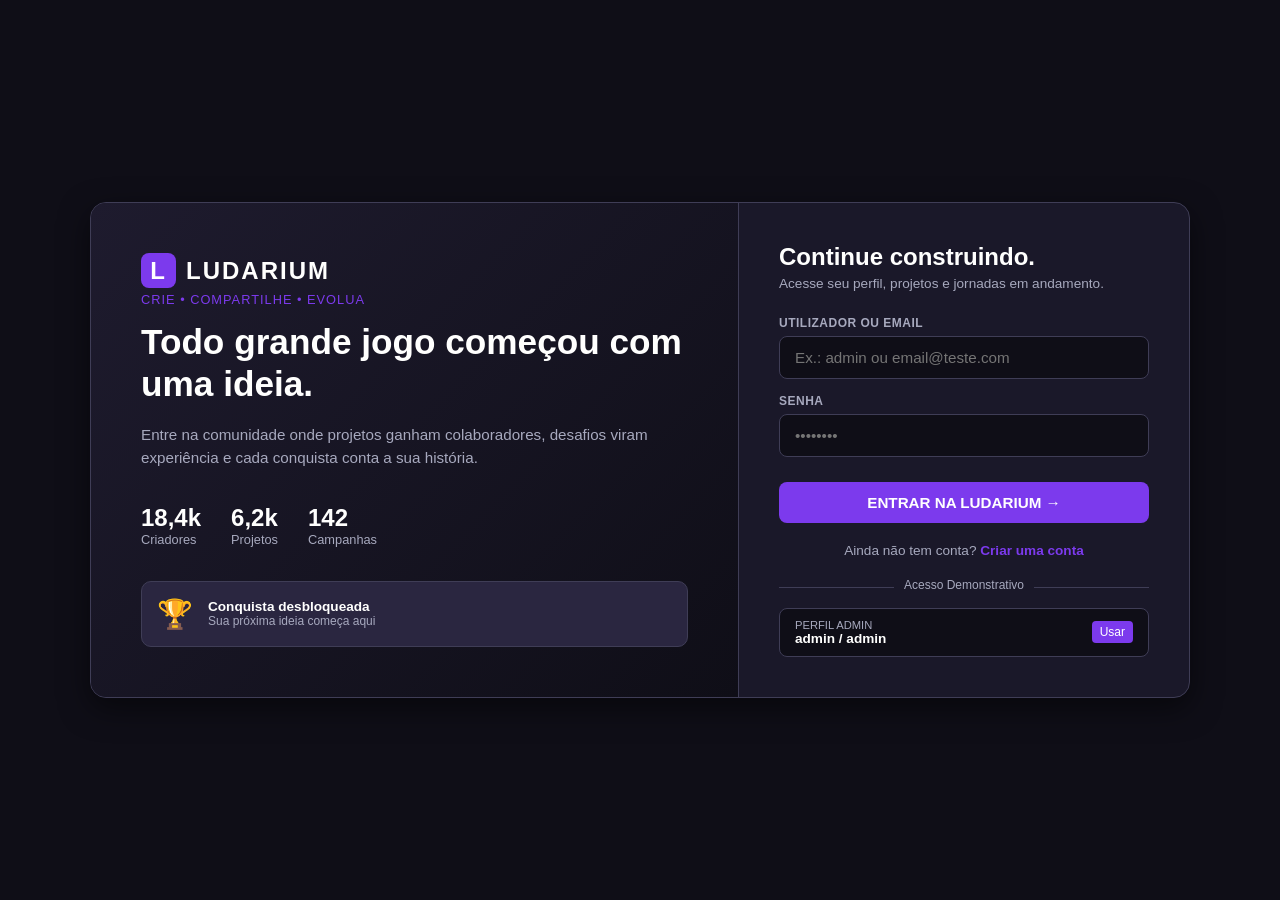
==== services/project-service/home.frontend/home.html @ 5955af57 "feat: estrutura inicial do monorepo ludarium-backend" ====
<!DOCTYPE html>
<html lang="pt">
<head>
    <meta charset="UTF-8">
    <meta name="viewport" content="width=device-width, initial-scale=1.0">
    <title>Ludarium - Plataforma de Jogos Independentes</title>
    <link rel="stylesheet" href="home.css">
</head>
<body onload="verificarSessaoDashboard()">

    <nav class="navbar">
        <div class="nav-brand">
            <span>L</span> LUDARIUM
        </div>
            <ul class="nav-links">
                <li><a href="http://127.0.0.1:8081/frontend/home.html" class="active">Projetos</a></li>
                <li><a href="http://127.0.0.1:8002/frontend/community.html" class="active">Comunidade</a></li>
                <li><a href="http://127.0.0.1:8003/frontend/campanhas.html" class="active">Campanhas</a></li>
                <li><a href="http://127.0.0.1:8004/frontend/perfil.html" class="active">Perfil</a></li>
            </ul>
        <div class="nav-actions">
            <!-- Ícone de Notificações com Dropdown -->
            <div class="nav-notifications" style="position: relative; margin-right: 15px; cursor: pointer; display: flex; align-items: center;" onclick="toggleNotificationsMenu()" title="Notificações">
                <span style="font-size: 1.2rem;">🔔</span>
                <span id="notificationBadge" style="position: absolute; top: -2px; right: -6px; background: #ef4444; color: white; font-size: 0.65rem; padding: 1px 5px; border-radius: 50%; display: none; font-weight: bold;">0</span>
                <div id="notificationsDropdown" style="display: none; position: absolute; right: 0; top: 40px; width: 320px; background: #1a1829; border: 1px solid #7c3aed; border-radius: 8px; padding: 12px; z-index: 1000; box-shadow: 0 4px 15px rgba(0,0,0,0.6);">
                    <h4 style="margin: 0 0 10px 0; font-size: 0.95rem; color: #d8b4fe; border-bottom: 1px solid #3f3d56; padding-bottom: 6px;">Centro de Notificações</h4>
                    <div id="notificationsList" style="max-height: 250px; overflow-y: auto; font-size: 0.85rem; color: #fff;">
                        <span style="color: #9ca3af;">A carregar notificações...</span>
                    </div>
                </div>
            </div>

            <div id="navUserProfile" style="display: flex; align-items: center; gap: 10px; margin-right: 15px; background: rgba(124, 58, 237, 0.1); border: 1px solid rgba(124, 58, 237, 0.3); padding: 5px 12px; border-radius: 20px;">
                <div id="navUserAvatar" style="width: 32px; height: 32px; border-radius: 50%; background: #7c3aed; color: #fff; display: flex; align-items: center; justify-content: center; font-weight: bold; font-size: 0.9rem; overflow: hidden;"></div>
                <span id="navUsername" style="color: #d8b4fe; font-weight: 500; font-size: 0.95rem;"></span>
            </div>

            <button class="btn-novo-projeto" onclick="abrirModalProjeto()">
                <span>+</span> Novo projeto
            </button>
            <button class="btn-logout" onclick="fazerLogout()">Sair</button>
        </div>
    </nav>

    <div class="main-content">
        <!-- Barra de Pesquisa Unificada & Painel de Moderação -->
        <div id="adminSearchBox" style="display: none; background: #1a1829; border: 1px solid #7c3aed; padding: 20px; border-radius: 12px; margin-bottom: 25px;">
            <h3 style="margin-top: 0; color: #d8b4fe; font-size: 1rem; margin-bottom: 12px;">🔍 Pesquisa de Projetos & Moderação</h3>
            <div style="display: flex; gap: 10px; flex-wrap: wrap;">
                <input type="text" id="adminSearchInput" placeholder="Digite o nome do projeto (pesquisa instantânea) ou username/email para buscar utilizador..." oninput="filtrarProjetosTexto()" style="flex: 1; min-width: 280px; padding: 10px; background: #0f0e17; border: 1px solid #3f3d56; color: #fff; border-radius: 6px; outline: none; font-size: 0.9rem;">
                <button onclick="pesquisarUtilizadorAdmin()" style="background: #7c3aed; color: #fff; border: none; padding: 10px 20px; border-radius: 6px; cursor: pointer; font-weight: bold; font-size: 0.85rem;">Buscar Utilizador</button>
            </div>
            <div id="adminSearchResult" style="margin-top: 15px; font-size: 0.9rem; color: #fff;"></div>
        </div>

        <div id="userMessagesBox" style="background: #1e1b2e; border: 1px solid #4c1d95; padding: 15px 20px; border-radius: 8px; margin-bottom: 25px; color: #fff;">
            <h4 style="margin-top: 0; color: #d8b4fe; font-size: 0.95rem;">📬 Avisos e Mensagens Privadas da Administração</h4>
            <div id="myMessagesList" style="font-size: 0.9rem; color: #e5e7eb;">
                <span style="color: #9ca3af;">A carregar mensagens...</span>
            </div>
        </div>

        <!-- Filtros Rápidos por Tags (Sem barra de pesquisa duplicada) -->
        <div class="filters-container" style="display: flex; gap: 15px; margin-bottom: 25px; align-items: center; flex-wrap: wrap; background: #1a1829; padding: 15px; border-radius: 12px; border: 1px solid #7c3aed;">
            <span style="color: #d8b4fe; font-size: 0.9rem; font-weight: bold;">Filtros por Tags:</span>
            <div id="tagsFilterList" style="display: flex; gap: 8px; flex-wrap: wrap;">
                <button onclick="filtrarPorTag('')" style="background: #7c3aed; color: #fff; border: none; padding: 8px 14px; border-radius: 6px; cursor: pointer; font-size: 0.85rem; font-weight: bold;">Todos</button>
                <button onclick="filtrarPorTag('unity')" style="background: #0f0e17; border: 1px solid #3f3d56; color: #d8b4fe; padding: 8px 14px; border-radius: 6px; cursor: pointer; font-size: 0.85rem;">Unity</button>
                <button onclick="filtrarPorTag('godot')" style="background: #0f0e17; border: 1px solid #3f3d56; color: #d8b4fe; padding: 8px 14px; border-radius: 6px; cursor: pointer; font-size: 0.85rem;">Godot</button>
                <button onclick="filtrarPorTag('2d')" style="background: #0f0e17; border: 1px solid #3f3d56; color: #d8b4fe; padding: 8px 14px; border-radius: 6px; cursor: pointer; font-size: 0.85rem;">2D</button>
                <button onclick="filtrarPorTag('pixel art')" style="background: #0f0e17; border: 1px solid #3f3d56; color: #d8b4fe; padding: 8px 14px; border-radius: 6px; cursor: pointer; font-size: 0.85rem;">Pixel Art</button>
            </div>
        </div>

        <!-- Secção de Tabela de Líderes (Leaderboard) -->
        <div class="leaderboard-container" style="background: #1a1829; border: 1px solid #7c3aed; padding: 20px; border-radius: 12px; margin-bottom: 25px;">
            <h3 style="margin-top: 0; color: #d8b4fe; font-size: 1.1rem; margin-bottom: 15px; display: flex; align-items: center; gap: 8px;">
                🏆 Top Testadores & Criadores (Leaderboard XP)
            </h3>
            <div id="leaderboardList" style="display: flex; flex-direction: column; gap: 8px;">
                <span style="color: #9ca3af; font-size: 0.9rem;">A carregar ranking de XP...</span>
            </div>
        </div>

        <h2 class="section-title">Projetos em alta</h2>
        
        <div id="projectsGrid" class="projects-grid"></div>

        <div id="sandboxContainer">
            <div class="sandbox-wrapper" id="sandboxWrapper">
                <iframe id="gameIframe" src=""></iframe>
                <div class="sandbox-controls">
                    <div class="sandbox-top-bar">
                        <div class="sandbox-title" id="gameTitleActive">Executando Jogo</div>
                        <div class="sandbox-window-btns">
                            <button class="win-btn" onclick="minimizarSandbox()" title="Minimizar">🗕</button>
                            <button class="win-btn" onclick="expandirSandbox()" title="Expandir (Ecrã Inteiro)">🗖</button>
                            <button class="win-btn" onclick="fecharSandbox()" title="Fechar">✕</button>
                        </div>
                    </div>
                    <div class="sandbox-footer-bar">
                        <div class="volume-control-wrapper">
                            <span class="volume-icon" id="volIcon" onclick="mutarAudio()">🔊</span>
                            <input type="range" min="0" max="1" step="0.05" value="1" class="volume-slider" id="volSlider" oninput="ajustarVolume(this.value)">
                        </div>
                    </div>
                </div>
            </div>
        </div>
    </div>

    <!-- MODAL DE NOVO PROJETO -->
    <div id="modalProjeto" class="modal-overlay">
        <div class="modal-content" style="max-height: 85vh; overflow-y: auto;">
            <div class="modal-header">
                <div>
                    <span class="modal-tag">NOVO PROJETO</span>
                    <h2>Compartilhe o que você está criando</h2>
                </div>
                <button class="close-modal-btn" onclick="fecharModalProjeto()">&times;</button>
            </div>
            <form id="projectForm" onsubmit="enviarNovoProjeto(event)">
                <label>Nome do projeto *</label>
                <input type="text" id="projTitle" placeholder="Ex.: Tiny Alchemist" required>
                
                <label>Descrição curta *</label>
                <textarea id="projDesc" rows="3" placeholder="Conte em poucas linhas o que torna sua ideia especial." required></textarea>
                
                <div class="form-grid-2">
                    <div>
                        <label>Ficheiro .ZIP do Jogo (Build Web) *</label>
                        <input type="file" id="projZip" accept=".zip" required>
                    </div>
                    <div>
                        <label>Banner / Imagem de Capa (Poster)</label>
                        <input type="file" id="projPoster" accept="image/*">
                    </div>
                </div>
                
                <div class="form-grid-2" style="margin-top: 10px;">
                    <div>
                        <label>Tags (separadas por vírgula)</label>
                        <input type="text" id="projTags" value="unity, 2d, indie">
                    </div>
                    <div>
                        <label>Progresso (%)</label>
                        <input type="number" id="projProgress" value="80" min="0" max="100">
                    </div>
                </div>

                <div style="margin-top: 12px; margin-bottom: 10px;">
                    <label style="display: block; color: #d8b4fe; font-size: 0.85rem; margin-bottom: 5px;">Vincular a Game Jam / Campanha (Opcional)</label>
                    <select id="projCampaignSelect" style="width: 100%; padding: 10px; background: #0f0e17; border: 1px solid #3f3d56; color: #fff; border-radius: 6px;">
                        <option value="">Nenhuma (Projeto Independente Geral)</option>
                    </select>
                </div>

                <div style="margin-top: 10px; margin-bottom: 15px; background: #0f0e17; padding: 12px; border-radius: 8px; border: 1px solid #3f3d56;">
                    <label style="display: block; color: #d8b4fe; font-size: 0.85rem; margin-bottom: 6px;">👥 Integrantes da Equipe (Pesquisar e Adicionar)</label>
                    <div style="display: flex; gap: 8px; margin-bottom: 8px;">
                        <input type="text" id="memberSearchInput" placeholder="Digite o username do utilizador..." style="flex: 1; padding: 8px; background: #1a1829; border: 1px solid #3f3d56; color: #fff; border-radius: 6px; outline: none; font-size: 0.85rem;">
                        <button type="button" onclick="pesquisarMembroEquipe()" style="background: #7c3aed; color: #fff; border: none; padding: 8px 14px; border-radius: 6px; cursor: pointer; font-weight: bold; font-size: 0.85rem;">Pesquisar</button>
                    </div>
                    <div id="memberSearchResult" style="font-size: 0.85rem; margin-bottom: 8px; color: #a855f7;"></div>
                    <div id="selectedTeamList" style="display: flex; flex-wrap: wrap; gap: 6px;">
                        <span style="color: #9ca3af; font-size: 0.8rem;">Nenhum integrante adicionado ainda.</span>
                    </div>
                    <input type="hidden" id="projMembersField" name="members" value="">
                </div>

                <div class="checkbox-wrapper">
                    <input type="checkbox" id="projExecutavel" value="1" checked>
                    <label for="projExecutavel" style="margin-top: 0; cursor: pointer;">Pode ser executado no navegador (gerar build em sandbox)</label>
                </div>
                
                <button type="submit" class="btn-primary" style="margin-top: 15px;">Enviar para análise e publicação</button>
            </form>
        </div>
    </div>

    <!-- MODAL DE EDITAR PROJETO -->
    <div id="modalEditarProjeto" class="modal-overlay">
        <div class="modal-content" style="max-height: 85vh; overflow-y: auto;">
            <div class="modal-header">
                <div>
                    <span class="modal-tag">EDITAR PROJETO</span>
                    <h2>Atualize as informações do seu jogo</h2>
                </div>
                <button class="close-modal-btn" onclick="fecharModalEditar()">&times;</button>
            </div>
            <form id="editProjectForm" onsubmit="salvarEdicaoProjeto(event)">
                <input type="hidden" id="editProjId">
                
                <label>Nome do projeto *</label>
                <input type="text" id="editProjTitle" required>
                
                <label>Descrição curta *</label>
                <textarea id="editProjDesc" rows="3" required></textarea>
                
                <div class="form-grid-2">
                    <div>
                        <label>Tags (separadas por vírgula)</label>
                        <input type="text" id="editProjTags">
                    </div>
                    <div>
                        <label>Progresso (%)</label>
                        <input type="number" id="editProjProgress" min="0" max="100">
                    </div>
                </div>

                <div style="margin-top: 12px; margin-bottom: 10px;">
                    <label style="display: block; color: #d8b4fe; font-size: 0.85rem; margin-bottom: 5px;">Vincular a Game Jam / Campanha</label>
                    <select id="editProjCampaignSelect" style="width: 100%; padding: 10px; background: #0f0e17; border: 1px solid #3f3d56; color: #fff; border-radius: 6px;">
                        <option value="">Nenhuma (Projeto Independente Geral)</option>
                    </select>
                </div>

                <div style="margin-top: 10px; margin-bottom: 15px; background: #0f0e17; padding: 12px; border-radius: 8px; border: 1px solid #3f3d56;">
                    <label style="display: block; color: #d8b4fe; font-size: 0.85rem; margin-bottom: 6px;">👥 Integrantes da Equipe (Gerir Colaboradores)</label>
                    <div style="display: flex; gap: 8px; margin-bottom: 8px;">
                        <input type="text" id="editMemberSearchInput" placeholder="Digite o username..." style="flex: 1; padding: 8px; background: #1a1829; border: 1px solid #3f3d56; color: #fff; border-radius: 6px; outline: none; font-size: 0.85rem;">
                        <button type="button" onclick="pesquisarMembroEquipeEdicao()" style="background: #7c3aed; color: #fff; border: none; padding: 8px 14px; border-radius: 6px; cursor: pointer; font-weight: bold; font-size: 0.85rem;">Pesquisar</button>
                    </div>
                    <div id="editMemberSearchResult" style="font-size: 0.85rem; margin-bottom: 8px; color: #a855f7;"></div>
                    <div id="editSelectedTeamList" style="display: flex; flex-wrap: wrap; gap: 6px;">
                        <span style="color: #9ca3af; font-size: 0.8rem;">Nenhum integrante adicionado.</span>
                    </div>
                    <input type="hidden" id="editProjMembersField" name="members" value="">
                </div>

                <button type="submit" class="btn-primary" style="margin-top: 15px;">Guardar Alterações</button>
            </form>
        </div>
    </div>

    <!-- MODAL DE MENSAGEM DO ADMIN -->
    <div id="adminMessageModal" class="modal-overlay" style="display: none; align-items: center; justify-content: center;">
        <div class="modal-content" style="max-width: 450px;">
            <div class="modal-header">
                <div>
                    <span class="modal-tag">MODERAÇÃO ADMIN</span>
                    <h2>Enviar Mensagem Privada</h2>
                </div>
                <button class="close-modal-btn" onclick="closeAdminMessageModal()">&times;</button>
            </div>
            <p style="font-size: 0.9rem; color: #aaa; margin-bottom: 15px;">Destinatário: <strong id="modalRecipientUser" style="color: #a855f7;"></strong></p>
            <textarea id="adminMessageText" rows="4" placeholder="Escreva a mensagem de aviso ou feedback..." style="width: 100%; margin-bottom: 15px; padding: 10px; background: #1e1b2e; border: 1px solid #4c1d95; color: #fff; border-radius: 6px; resize: none;"></textarea>
            <div style="display: flex; gap: 10px; justify-content: flex-end;">
                <button type="button" onclick="closeAdminMessageModal()" style="background: #4b5563; color: #fff; border: none; padding: 8px 16px; border-radius: 6px; cursor: pointer;">Cancelar</button>
                <button type="button" onclick="submitAdminMessage()" style="background: #7c3aed; color: #fff; border: none; padding: 8px 16px; border-radius: 6px; cursor: pointer; font-weight: bold;">Enviar Mensagem</button>
            </div>
        </div>
    </div>

    <!-- MODAL DE FEEDBACK PÓS-JOGO -->
    <div id="modal-feedback-jogo" class="modal-overlay" style="display: none; align-items: center; justify-content: center;">
        <div class="modal-content" style="max-width: 450px; background: #161525; border: 1px solid #7c3aed; border-radius: 12px; padding: 25px;">
            <div class="modal-header" style="display: flex; justify-content: space-between; align-items: center; margin-bottom: 15px;">
                <div>
                    <span class="modal-tag" style="color: #a855f7; font-size: 0.8rem; font-weight: bold;">TESTE DE JOGO</span>
                    <h2 style="color: #fff; font-size: 1.2rem; margin-top: 5px;">O que achou do jogo?</h2>
                </div>
                <button class="close-modal-btn" onclick="fecharModalFeedbackSemXP()" style="background: none; border: none; color: #aaa; font-size: 1.5rem; cursor: pointer;">&times;</button>
            </div>
            <p style="font-size: 0.9rem; color: #d8b4fe; margin-bottom: 20px;">Deixe o seu feedback construtivo para ajudar o criador e ganhe <strong>+75 XP</strong>!</p>
            
            <form id="form-feedback-jogo">
                <input type="hidden" id="feedback-project-id">
                
                <label style="display: block; color: #fff; font-size: 0.85rem; margin-bottom: 5px;">Classificação (1 a 5 estrelas):</label>
                <select id="nota-jogo" required style="width: 100%; padding: 10px; background: #0f0e17; border: 1px solid #3f3d56; color: #fff; border-radius: 6px; margin-bottom: 15px;">
                    <option value="5">⭐⭐⭐⭐⭐ Excelente</option>
                    <option value="4">⭐⭐⭐⭐ Muito Bom</option>
                    <option value="3">⭐⭐⭐ Bom</option>
                    <option value="2">⭐⭐ Regular</option>
                    <option value="1">⭐ Precisa de Melhorar</option>
                </select>

                <label style="display: block; color: #fff; font-size: 0.85rem; margin-bottom: 5px;">Comentário / Sugestão:</label>
                <textarea id="comentario-jogo" rows="3" placeholder="Escreva o seu feedback aqui..." required style="width: 100%; padding: 10px; background: #0f0e17; border: 1px solid #3f3d56; color: #fff; border-radius: 6px; resize: none; margin-bottom: 20px;"></textarea>

                <div style="display: flex; flex-direction: column; gap: 10px;">
                    <button type="submit" class="btn-primary" style="background: #7c3aed; color: #fff; border: none; padding: 12px; border-radius: 6px; cursor: pointer; font-weight: bold;">Enviar Feedback e Ganhar +75 XP 🎉</button>
                    <button type="button" class="btn-secondary" onclick="fecharModalFeedbackSemXP()" style="background: transparent; color: #9ca3af; border: none; padding: 8px; cursor: pointer; font-size: 0.9rem;">Fechar sem avaliar</button>
                </div>
            </form>
        </div>
    </div>

    <script src="home.js"></script>
</body>
</html>
---- services/project-service/home.frontend/home.css ----
/* ========================================== */
/* VARIÁVEIS GLOBAIS E RESET                  */
/* ========================================== */
:root {
    --bg-main: #0f0e17;
    --bg-card: #1a1829;
    --bg-surface: #2a2640;
    --accent: #7c3aed;
    --accent-hover: #6d28d9;
    --text-main: #fffffe;
    --text-muted: #a7a9be;
    --border: #3f3d56;
    --danger: #ef4444;
}

* {
    box-sizing: border-box;
    margin: 0;
    padding: 0;
    font-family: 'Segoe UI', Tahoma, Geneva, Verdana, sans-serif;
}

body {
    background-color: var(--bg-main);
    color: var(--text-main);
    min-height: 100vh;
}

/* ========================================== */
/* BARRA DE NAVEGAÇÃO E DASHBOARD             */
/* ========================================== */
.navbar {
    background: var(--bg-card);
    border-bottom: 1px solid var(--border);
    padding: 15px 40px;
    display: flex;
    justify-content: space-between;
    align-items: center;
}

.nav-brand {
    font-weight: bold;
    font-size: 1.2rem;
    display: flex;
    align-items: center;
    gap: 10px;
}

.nav-brand span {
    background: var(--accent);
    color: white;
    width: 30px;
    height: 30px;
    display: flex;
    align-items: center;
    justify-content: center;
    border-radius: 6px;
}

.nav-links {
    display: flex;
    gap: 30px;
}

.nav-links a {
    color: var(--text-muted);
    text-decoration: none;
    font-size: 0.9rem;
    transition: color 0.2s;
}

.nav-links a.active, .nav-links a:hover {
    color: var(--text-main);
    font-weight: 500;
}

.nav-actions {
    display: flex;
    gap: 15px;
    align-items: center;
}

.btn-novo-projeto {
    background: var(--accent);
    color: white;
    border: none;
    padding: 8px 16px;
    border-radius: 6px;
    font-weight: bold;
    font-size: 0.85rem;
    cursor: pointer;
    display: flex;
    align-items: center;
    gap: 6px;
}

.btn-logout {
    background: transparent;
    border: 1px solid var(--border);
    color: var(--text-muted);
    padding: 8px 12px;
    border-radius: 6px;
    cursor: pointer;
    font-size: 0.85rem;
    transition: all 0.2s;
}

.btn-logout:hover {
    border-color: var(--danger);
    color: var(--danger);
}

.main-content {
    max-width: 1200px;
    margin: 40px auto;
    padding: 0 20px;
}

.section-title {
    font-size: 1.5rem;
    margin-bottom: 25px;
}

/* ========================================== */
/* GRELHA E CARTÕES DE PROJETOS               */
/* ========================================== */
.projects-grid {
    display: grid;
    grid-template-columns: repeat(auto-fill, minmax(280px, 1fr));
    gap: 25px;
}

.project-card {
    background: var(--bg-card);
    border: 1px solid var(--border);
    border-radius: 12px;
    overflow: hidden;
    transition: transform 0.2s, border-color 0.2s;
    display: flex;
    flex-direction: column;
}

.project-card:hover {
    transform: translateY(-4px);
    border-color: var(--accent);
}

.project-img-container {
    height: 160px;
    background: var(--bg-surface);
    cursor: pointer;
    overflow: hidden;
}

.project-img-container img {
    width: 100%;
    height: 100%;
    object-fit: cover;
    transition: transform 0.3s;
}

.project-card:hover .project-img-container img {
    transform: scale(1.05);
}

.project-info {
    padding: 20px;
    flex-grow: 1;
    cursor: pointer;
}

.project-studio {
    font-size: 0.75rem;
    color: var(--accent);
    text-transform: uppercase;
    letter-spacing: 0.5px;
    margin-bottom: 5px;
}

.project-title {
    font-size: 1.1rem;
    font-weight: bold;
    margin-bottom: 8px;
}

.project-desc {
    font-size: 0.85rem;
    color: var(--text-muted);
    line-height: 1.4;
    margin-bottom: 15px;
    display: -webkit-box;
    line-clamp: 2;
    -webkit-line-clamp: 2;
    -webkit-box-orient: vertical;
    overflow: hidden;
}

.progress-bar-bg {
    background: var(--bg-main);
    height: 6px;
    border-radius: 3px;
    overflow: hidden;
    margin-bottom: 15px;
}

.progress-bar-fill {
    background: var(--accent);
    height: 100%;
    border-radius: 3px;
}

.project-tags {
    display: flex;
    gap: 6px;
    flex-wrap: wrap;
}

.tag {
    background: var(--bg-surface);
    color: var(--text-muted);
    font-size: 0.7rem;
    padding: 3px 8px;
    border-radius: 4px;
}

/* Controlos de Autor e Admin no Cartão */
.project-author-actions {
    padding: 0 20px 20px 20px;
    display: flex;
    gap: 10px;
    flex-direction: column;
}

.btn-action-edit, .btn-action-delete {
    padding: 6px 12px;
    border-radius: 6px;
    font-size: 0.8rem;
    font-weight: bold;
    cursor: pointer;
    border: none;
    width: 100%;
}

.btn-action-edit {
    background: var(--bg-surface);
    color: var(--text-main);
    border: 1px solid var(--border);
}

.btn-action-delete {
    background: rgba(239, 68, 68, 0.15);
    color: #fca5a5;
}

/* ========================================== */
/* SANDBOX (PLAYER DE JOGOS)                  */
/* ========================================== */
#sandboxContainer {
    display: none;
    margin-top: 40px;
}

.sandbox-wrapper {
    background: var(--bg-card);
    border: 1px solid var(--border);
    border-radius: 12px;
    overflow: hidden;
    height: 500px;
    display: flex;
    flex-direction: column;
    position: relative;
}

#gameIframe {
    width: 100%;
    flex-grow: 1;
    border: none;
    background: #000;
}

.sandbox-controls {
    background: var(--bg-surface);
    border-top: 1px solid var(--border);
    padding: 10px 20px;
    display: flex;
    justify-content: space-between;
    align-items: center;
}

.sandbox-top-bar {
    display: flex;
    justify-content: space-between;
    align-items: center;
    background: #1a1829;
    padding: 8px 15px;
    border-bottom: 1px solid #7c3aed;
}

.sandbox-title {
    font-size: 0.9rem;
    font-weight: bold;
}

.sandbox-window-btns {
    display: flex;
    gap: 8px;
}

.win-btn {
    background: rgba(124, 58, 237, 0.2);
    border: 1px solid #7c3aed;
    color: #fff;
    width: 28px;
    height: 28px;
    border-radius: 4px;
    cursor: pointer;
    display: flex;
    align-items: center;
    justify-content: center;
    font-size: 0.85rem;
    transition: background 0.2s;
}

.win-btn:hover {
    border-color: var(--accent);
}

.sandbox-footer-bar {
    position: absolute;
    bottom: 10px;
    right: 20px;
    z-index: 10;
}

.volume-control-wrapper {
    display: flex;
    align-items: center;
    gap: 8px;
    background: rgba(15, 14, 23, 0.8);
    padding: 6px 12px;
    border-radius: 20px;
    border: 1px solid var(--border);
}

.volume-icon {
    cursor: pointer;
    font-size: 0.9rem;
}

.volume-slider {
    width: 80px;
    accent-color: var(--accent);
    cursor: pointer;
}

/* ========================================== */
/* MODAIS GERAIS                              */
/* ========================================== */
.modal-overlay {
    display: none;
    position: fixed;
    top: 0;
    left: 0;
    width: 100%;
    height: 100%;
    background: rgba(0, 0, 0, 0.75);
    z-index: 1000;
    justify-content: center;
    align-items: center;
    padding: 20px;
}

.modal-content {
    background: var(--bg-card);
    border: 1px solid var(--border);
    border-radius: 16px;
    width: 100%;
    max-width: 550px;
    padding: 30px;
    box-shadow: 0 15px 35px rgba(0,0,0,0.5);
}

.modal-header {
    display: flex;
    justify-content: space-between;
    align-items: flex-start;
    margin-bottom: 25px;
}

.modal-tag {
    font-size: 0.75rem;
    color: var(--accent);
    font-weight: bold;
    letter-spacing: 0.5px;
}

.modal-header h2 {
    font-size: 1.3rem;
    margin-top: 5px;
}

.close-modal-btn {
    background: none;
    border: none;
    color: var(--text-muted);
    font-size: 1.8rem;
    cursor: pointer;
    line-height: 1;
}

.close-modal-btn:hover {
    color: var(--text-main);
}

.modal-content label {
    font-size: 0.75rem;
    font-weight: bold;
    color: var(--text-muted);
    display: block;
    margin-bottom: 6px;
}

.modal-content input, .modal-content textarea {
    width: 100%;
    padding: 10px 14px;
    background: var(--bg-main);
    border: 1px solid var(--border);
    border-radius: 8px;
    color: var(--text-main);
    font-size: 0.9rem;
    margin-bottom: 15px;
    outline: none;
}

.modal-content input:focus, .modal-content textarea:focus {
    border-color: var(--accent);
}

.form-grid-2 {
    display: grid;
    grid-template-columns: 1fr 1fr;
    gap: 15px;
}

.checkbox-wrapper {
    display: flex;
    align-items: center;
    gap: 10px;
    margin-bottom: 20px;
    font-size: 0.85rem;
    color: var(--text-muted);
}

.checkbox-wrapper input {
    width: auto;
    margin-bottom: 0;
    cursor: pointer;
}
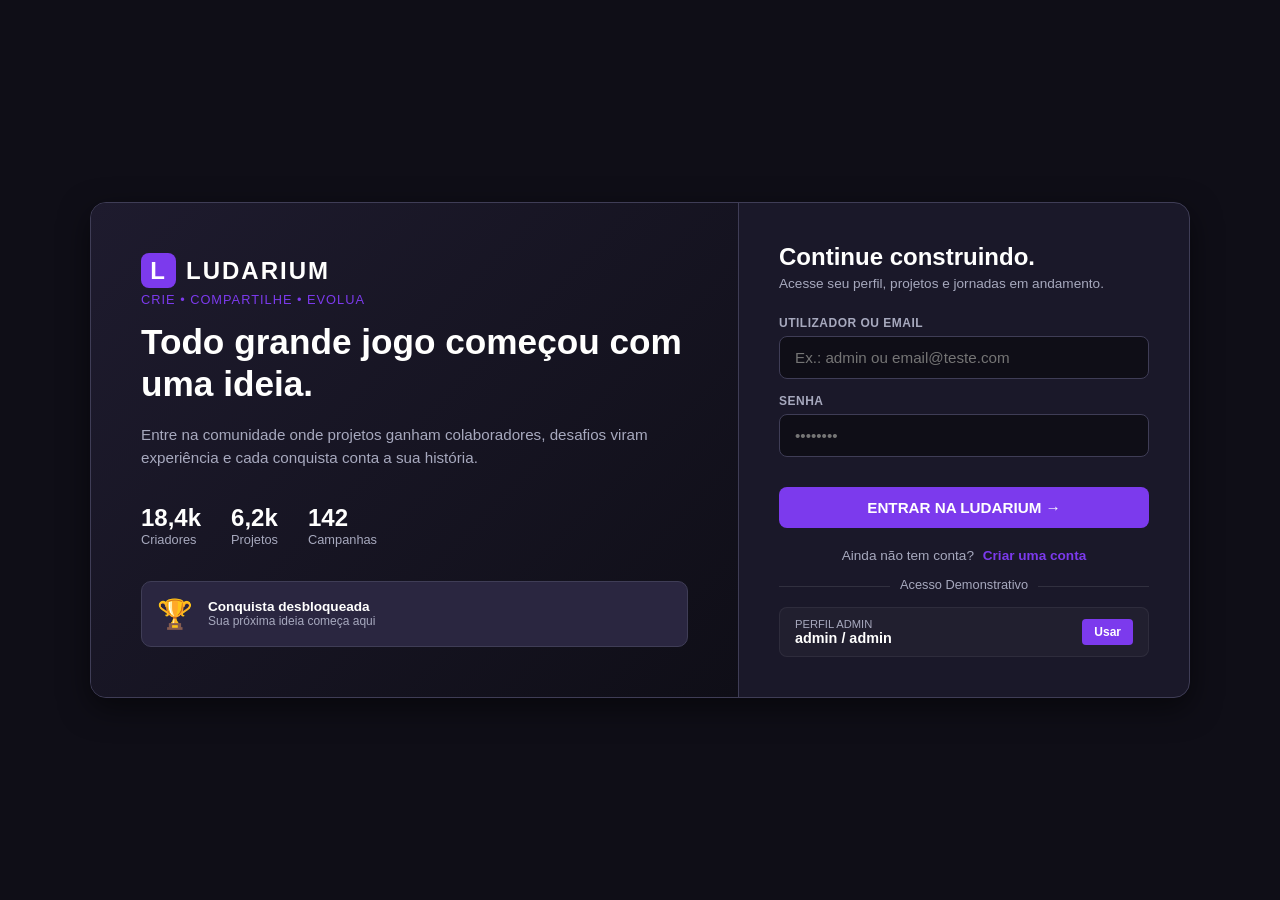
==== commit 489e1ef8: "feat: atualiza microsserviços, corrige validações Pydantic e adiciona README completo" ====
--- a/services/project-service/home.frontend/home.html
+++ b/services/project-service/home.frontend/home.html
@@ -5,6 +5,13 @@
     <meta name="viewport" content="width=device-width, initial-scale=1.0">
     <title>Ludarium - Plataforma de Jogos Independentes</title>
     <link rel="stylesheet" href="home.css">
+    <style>
+        /* Estilo para ocultar elementos exclusivos de admin por padrão */
+        .admin-only {
+            display: none !important;
+        }
+    </style>
+    <link rel="icon" href="data:,">
 </head>
 <body onload="verificarSessaoDashboard()">
 
@@ -12,12 +19,16 @@
         <div class="nav-brand">
             <span>L</span> LUDARIUM
         </div>
-            <ul class="nav-links">
-                <li><a href="http://127.0.0.1:8081/frontend/home.html" class="active">Projetos</a></li>
-                <li><a href="http://127.0.0.1:8002/frontend/community.html" class="active">Comunidade</a></li>
-                <li><a href="http://127.0.0.1:8003/frontend/campanhas.html" class="active">Campanhas</a></li>
-                <li><a href="http://127.0.0.1:8004/frontend/perfil.html" class="active">Perfil</a></li>
-            </ul>
+        <ul class="nav-links">
+            <li><a href="http://127.0.0.1:8081/frontend/home.html" class="active">Projetos</a></li>
+            <li><a href="http://127.0.0.1:8002/frontend/community.html">Comunidade</a></li>
+            <li><a href="http://127.0.0.1:8003/frontend/campanhas.html">Campanhas</a></li>
+            <li><a href="http://127.0.0.1:8004/frontend/perfil.html">Perfil</a></li>
+            <!-- O link deve apontar para /admin-dashboard/admin.html e não /frontend/ -->
+            <li id="admin-menu-item" class="admin-only">
+                <a href="http://127.0.0.1:8081/admin-dashboard/admin.html" style="color: #f59e0b; font-weight: bold;">⚙️ Painel Admin</a>
+            </li>
+        </ul>
         <div class="nav-actions">
             <!-- Ícone de Notificações com Dropdown -->
             <div class="nav-notifications" style="position: relative; margin-right: 15px; cursor: pointer; display: flex; align-items: center;" onclick="toggleNotificationsMenu()" title="Notificações">
@@ -61,7 +72,18 @@
             </div>
         </div>
 
-        <!-- Filtros Rápidos por Tags (Sem barra de pesquisa duplicada) -->
+        <!-- Secção Reativa: Projetos do Utilizador Sob Inspeção (Aguardando Correção) -->
+        <div id="userInspectionAlertBox" style="background: rgba(245, 158, 11, 0.08); border: 1px solid rgba(245, 158, 11, 0.3); border-radius: 12px; padding: 20px; margin-bottom: 25px; display: none;">
+            <h3 style="color: #f59e0b; margin-top: 0; font-size: 1.1rem; display: flex; align-items: center; gap: 8px;">
+                ⏳ Os seus projetos sob inspeção (Aguardando Correção)
+            </h3>
+            <p style="font-size: 0.85rem; color: #d8b4fe; margin-bottom: 15px;">Estes projetos foram sinalizados pela administração. Corrija os pontos indicados para reativá-los:</p>
+            <div id="userInspectionProjectsList" style="display: flex; flex-direction: column; gap: 10px;">
+                <!-- Injetado dinamicamente via JS -->
+            </div>
+        </div>
+
+        <!-- Filtros Rápidos por Tags -->
         <div class="filters-container" style="display: flex; gap: 15px; margin-bottom: 25px; align-items: center; flex-wrap: wrap; background: #1a1829; padding: 15px; border-radius: 12px; border: 1px solid #7c3aed;">
             <span style="color: #d8b4fe; font-size: 0.9rem; font-weight: bold;">Filtros por Tags:</span>
             <div id="tagsFilterList" style="display: flex; gap: 8px; flex-wrap: wrap;">
@@ -216,6 +238,13 @@
                     </select>
                 </div>
 
+                <!-- CAIXA DE RESPOSTA DA INSPEÇÃO (Visível apenas se o projeto estiver sob inspeção) -->
+                <div id="editInspectionReplyContainer" style="display: none; margin-top: 15px; margin-bottom: 15px; background: rgba(245, 158, 11, 0.08); border: 1px solid #f59e0b; padding: 15px; border-radius: 8px;">
+                    <label style="display: block; color: #f59e0b; font-size: 0.9rem; margin-bottom: 5px; font-weight: bold;">⏳ Projeto Sob Inspeção - Resposta para o Inspetor</label>
+                    <p style="font-size: 0.8rem; color: #d8b4fe; margin-bottom: 10px;">Descreva as correções efetuadas para que o administrador possa reavaliar e reativar o seu projeto:</p>
+                    <textarea id="editInspectionReply" rows="3" placeholder="Escreva aqui a sua resposta/correção..." style="width: 100%; padding: 10px; background: #0f0e17; border: 1px solid #3f3d56; color: #fff; border-radius: 6px; resize: none; font-size: 0.85rem;"></textarea>
+                </div>
+
                 <div style="margin-top: 10px; margin-bottom: 15px; background: #0f0e17; padding: 12px; border-radius: 8px; border: 1px solid #3f3d56;">
                     <label style="display: block; color: #d8b4fe; font-size: 0.85rem; margin-bottom: 6px;">👥 Integrantes da Equipe (Gerir Colaboradores)</label>
                     <div style="display: flex; gap: 8px; margin-bottom: 8px;">
@@ -288,6 +317,24 @@
         </div>
     </div>
 
+    <!-- Scripts da Aplicação -->
     <script src="home.js"></script>
+    <script>
+        // Função de verificação e carregamento assíncrono independente para evitar travamentos
+        async function verificarSessaoDashboard() {
+            const token = obterToken();
+            if (!token) return;
+
+            // Executa os carregamentos de forma independente para que falhas pontuais não bloqueiem a home
+            atualizarPerfilMenu(token).catch(e => console.warn('Perfil indisponível', e));
+            carregarProjetosHome().catch(e => console.error('Erro ao carregar projetos:', e));
+            carregarMensagensPrivadas().catch(e => console.warn('Mensagens indisponíveis', e));
+            carregarProjetosSobInspecaoUsuario().catch(e => console.warn('Inspeções indisponíveis', e));
+            verificarPermissoesAdmin().catch(e => console.warn('Permissões admin indisponíveis', e));
+            carregarNotificacoes().catch(e => console.warn('Notificações indisponíveis', e));
+            carregarCampanhasNoSelect().catch(e => console.warn('Campanhas indisponíveis', e));
+            carregarLeaderboard().catch(e => console.warn('Leaderboard indisponível', e));
+        }
+    </script>
 </body>
 </html>
